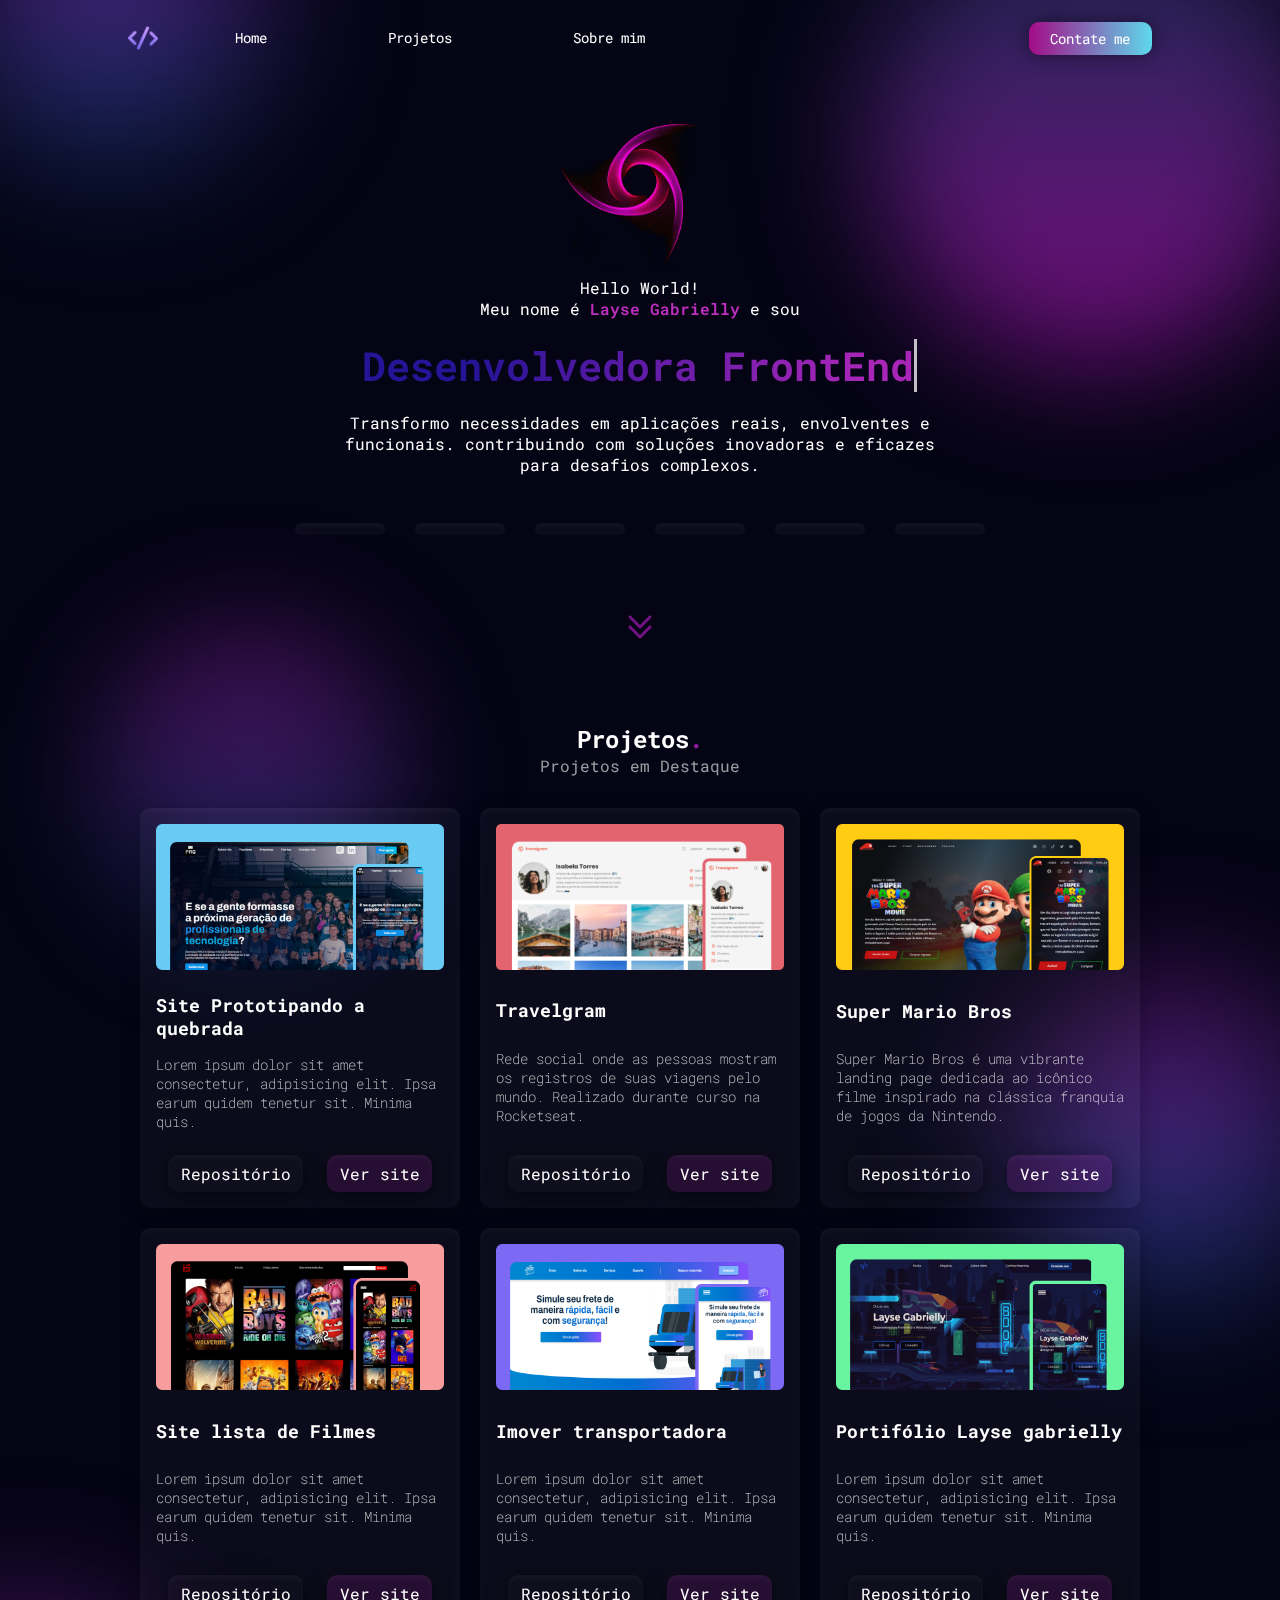
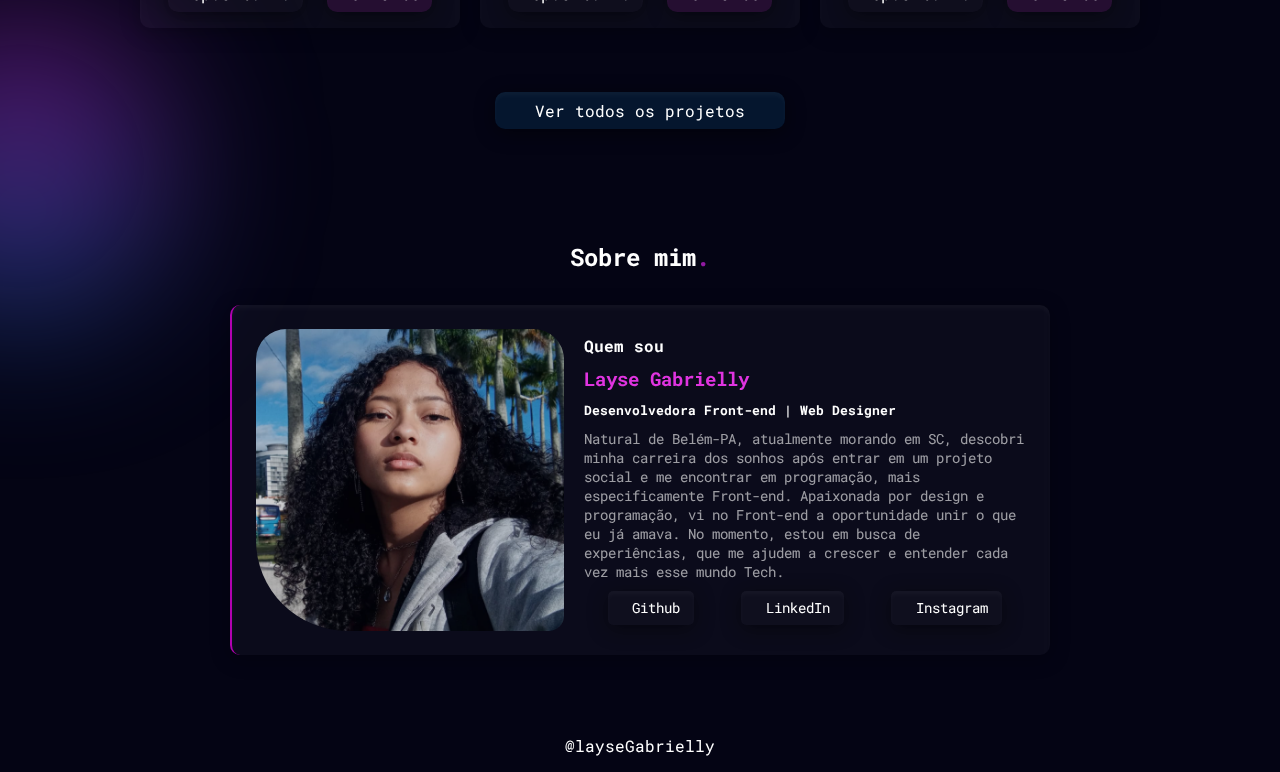
==== index.html @ 4196073f "pastas organizadas" ====
<!DOCTYPE html>
<html lang="pt-br">

<head>
    <meta charset="UTF-8">
    <meta name="viewport" content="width=device-width, initial-scale=1.0">
    <link rel="stylesheet" href="https://use.fontawesome.com/releases/v5.6.3/css/all.css"
        integrity="sha384-UHRtZLI+pbxtHCWp1t77Bi1L4ZtiqrqD80Kn4Z8NTSRyMA2Fd33n5dQ8lWUE00s/" crossorigin="anonymous">
    <link rel="stylesheet" href="global.css">
    <link rel="shortcut icon" href="assets/img/logo.png" type="image/x-icon">
    <title>Portifólio - Layse gabrielly</title>
</head>

<body>

    <!-- Gradientes do fundo-->
    <div class="gradient obj1"></div>
    <div class="gradient obj2"></div>
    <div class="gradient obj3"></div>
    <div class="gradient obj4"></div>
    <div class="gradient obj5"></div>


    <header class="display-flex">
        <img src="assets/img/logo.png" alt="">
        <nav class="display-flex">
            <a href="">Home</a>
            <a href="#projetos">Projetos</a>
            <a href="">Sobre mim</a>
        </nav>
        <a class="contate-me" href="#contato">Contate me</a>
    </header>

    <!-- Banner -->
    <section class="banner">
        <img class="icon" src="assets/img/gif-luz.gif" alt="">
        <div class="banner-descricao">
            <p>Hello World! <br> Meu nome é <span>Layse Gabrielly</span> e sou</p>
            <h1>Desenvolvedora FrontEnd</h1>
            <p>Transformo necessidades em aplicações reais, envolventes e funcionais. contribuindo com soluções
                inovadoras e eficazes para desafios complexos.
            </p>
        </div>
        <div class="habilidades">
            <ul>
                <li id="html">
                    <i class="fab fa-html5"></i>
                </li>
                <li id="css">
                    <i class="fab fa-css3-alt"></i>
                </li>
                <li id="js">
                    <i class="fab fa-js-square"></i>
                </li>
                <li id="git">
                    <i class="fab fa-git-square"></i>
                </li>
                <li id="sass">
                    <i class="fab fa-sass"></i>
                </li>
                <li id="figma">
                    <i class="fab fa-figma"></i>
                </li>
            </ul>
        </div>
        <a href="#projetos"><img class="seta" src="assets/img/arrow-botton.svg" alt=""></a>
    </section>

    <!-- 
    <section class="projetos" id="projetos">
        <h2>Projetos<span>.</span></h2>
        <p>Projetos em Destaque</p>
        <div class="projetos-container">
            <div class="projetos-item">
                <img class="projeto-capa" src="assets/img/Travelgram.png" alt="">
                <h3>Travelgram</h3>
                <div class="tech-usadas">
                    <li id="html">
                        <i class="fab fa-html5"></i>
                    </li>
                    <li id="html">
                        <i class="fab fa-css3-alt"></i>
                    </li>

                </div>

                <p>Rede social onde as pessoas mostram os registros de suas viagens pelo mundo.
                    Realizado durante curso na Rocketseat.
                </p>
                <div class="bnts-projeto-item">
                    <a href="">Repositório</a>
                    <a href="">Ver site</a>
                </div>
            </div>
            <div class="projetos-item">
                <img class="projeto-capa" src="assets/img/super-mario.png" alt="">
                <h3>Super Mario Bros </h3>
                <div class="tech-usadas">
                    <li id="html">
                        <i class="fab fa-html5"></i>
                    </li>
                    <li id="html">
                        <i class="fab fa-css3-alt"></i>
                    </li>

                </div>

                <p>Lorem ipsum dolor sit amet consectetur, adipisicing elit. Ipsa earum quidem tenetur sit. Minima quis.
                </p>
                <div class="bnts-projeto-item">
                    <a class="btn-repositorio" href="">Repositório</a>
                    <a class="btn-site" href="https://the-super-mario-bros-movie.vercel.app/" target="_blank">Ver site</a>
                </div>
            </div>
            <div class="projetos-item">
                <img class="projeto-capa" src="assets/img/prototipando.png" alt="">
                <h3>Site lista de animes</h3>
                <div class="tech-usadas">
                    <li id="html">
                        <i class="fab fa-html5"></i>
                    </li>
                    <li id="html">
                        <i class="fab fa-css3-alt"></i>
                    </li>

                </div>

                <p>Lorem ipsum dolor sit amet consectetur, adipisicing elit. Ipsa earum quidem tenetur sit. Minima quis.
                </p>
                <div class="bnts-projeto-item">
                    <a href="">Repositório</a>
                    <a href="https://site-paq-2-0.vercel.app/index.html" target="_blank">Ver site</a>
                </div>
            </div>
            <div class="projetos-item">
                <img class="projeto-capa" src="assets/img/prototipando.png" alt="">
                <h3>Site Prototipando a quebrada</h3>
                <div class="tech-usadas">
                    <li id="html">
                        <i class="fab fa-html5"></i>
                    </li>
                    <li id="html">
                        <i class="fab fa-css3-alt"></i>
                    </li>

                </div>

                <p>Lorem ipsum dolor sit amet consectetur, adipisicing elit. Ipsa earum quidem tenetur sit. Minima quis.
                </p>
                <div class="bnts-projeto-item">
                    <a href="">Repositório</a>
                    <a href="">Ver site</a>
                </div>
            </div>
            <div class="projetos-item">
                <img class="projeto-capa" src="assets/img/Travelgram.png" alt="">
                <h3> Prototipando a quebrada</h3>
                <div class="tech-usadas">
                    <li id="html">
                        <i class="fab fa-html5"></i>
                    </li>
                    <li id="html">
                        <i class="fab fa-css3-alt"></i>
                    </li>

                </div>

                <p>Lorem ipsum dolor sit amet consectetur, adipisicing elit. Ipsa earum quidem tenetur sit. Minima quis.
                </p>
                <div class="bnts-projeto-item">
                    <a href="">Repositório</a>
                    <a href="">Ver site</a>
                </div>
            </div>
            <div class="projetos-item">
                <img class="projeto-capa" src="assets/img/super-mario.png" alt="">
                <h3>Super Mario Bros </h3>
                <div class="tech-usadas">
                    <li id="html">
                        <i class="fab fa-html5"></i>
                    </li>
                    <li id="html">
                        <i class="fab fa-css3-alt"></i>
                    </li>

                </div>

                <p>Lorem ipsum dolor sit amet consectetur, adipisicing elit. Ipsa earum quidem tenetur sit. Minima quis.
                </p>
                <div class="bnts-projeto-item">
                    <a class="btn-repositorio" href="">Repositório</a>
                    <a class="btn-site" href="">Ver site</a>
                </div>
            </div>
        </div>
        <a class="bnt-projetos" href="">Ver todos os projetos</a>
    </section>-->

    <section class="projetos" id="projetos">
        <h2>Projetos<span>.</span></h2>
        <p>Projetos em Destaque</p>
        <div class="projetos-container">
          <!-- Os cards serão gerados aqui pelo JavaScript -->
        </div>
        <a class="bnt-projetos" href="assets/páginas/projetos.html">Ver todos os projetos</a>
      </section>

    <section class="sobre-mim" id="sobre-mim">
        <h2>Sobre mim<span>.</span></h2>
        <div class="sobre-container">
            <img src="assets/img/minha-foto.png" alt="">
            <div class="sobre-descricao">
                <h4>Quem sou</h4>
                <h3>Layse Gabrielly</h3>
                <h5>Desenvolvedora Front-end | Web Designer</h5>

                <p>Natural de Belém-PA, atualmente morando em SC, descobri minha carreira dos sonhos após entrar em um
                    projeto social e me encontrar em programação, mais especificamente Front-end. Apaixonada por design
                    e programação, vi no Front-end a oportunidade unir o que eu já amava. No momento, estou em busca de
                    experiências, que me ajudem a crescer e entender cada vez mais esse mundo Tech.</p>

                <div class="bnts-sobre">
                    <ul>
                        <li>
                            <a href=""><i class="fab fa-github"></i>Github</a>
                        </li>
                        <li>
                            <a href=""><i class="fab fa-linkedin"></i>LinkedIn</a>
                        </li>
                        <li>
                            <a href=""><i class="fab fa-instagram"></i>Instagram</a>
                        </li>
                    </ul>
                </div>
            </div>
        </div>
    </section>


    <footer>
        <div>
            <p>@layseGabrielly</p>
        </div>

    </footer>

    <script src="main.js"></script>
    

</body>

</html>
---- global.css ----
@import url('https://fonts.googleapis.com/css2?family=Poppins:ital,wght@0,100;0,200;0,300;0,400;0,500;0,600;0,700;0,800;0,900;1,100;1,200;1,300;1,400;1,500;1,600;1,700;1,800;1,900&family=Roboto+Mono:ital,wght@0,100..700;1,100..700&display=swap');

@import url('styles/header.css');
@import url('styles/banner.css');
@import url('styles/projetos.css');
@import url('styles/sobre-mim.css');


@import url('styles/components/background-gradient.css');

* {
    margin: 0;
    padding: 0;
    box-sizing: border-box;
}

:root {
    --lg-cor-destaque: rgb(144, 25, 160);
    --lg-background-color: #040414;
    --lg-text-color: rgb(255, 255, 255);
}

html {
    scroll-behavior: smooth;
}

body {
    overflow-x: hidden;
    width: 100%;
    padding: 0 10%;
    max-width: 1320px;
    font-family: "Roboto Mono", monospace;
    background-color: var(--lg-background-color);
    color: var(--lg-text-color);

    /* Scrollbar personalizada */
    &::-webkit-scrollbar {
        width: 10px;
    }

    &::-webkit-scrollbar-track {
        background: var(--lg-background-color);
    }

    &::-webkit-scrollbar-thumb {
        background-color: var(--lg-cor-destaque);
        border-radius: 5px;
    }


    a {
        text-decoration: none;
        color: var(--lg-text-color);
    }

   footer {
    display: flex;
    align-items: center;
    justify-content: center;
    
    div {
        display: flex;
        align-items: center;
        justify-content: center;
        border-radius: 100% ;
        padding: 1em;
        width: 70%;

    }
   }

}


@media (max-width:700px) {
   body {
    padding: 0 2em;
   }
}

/*Utilitys*/
.display-flex {
    display: flex;
}

.flex-collumn {
    flex-direction: column;
}


/*animação float*/
@keyframes float {
    0% {
        transform: translatey(0px);
    }
    50% {
        transform: translatey(-20px);
    }
    100% {
        transform: translatey(0px);
    }
}
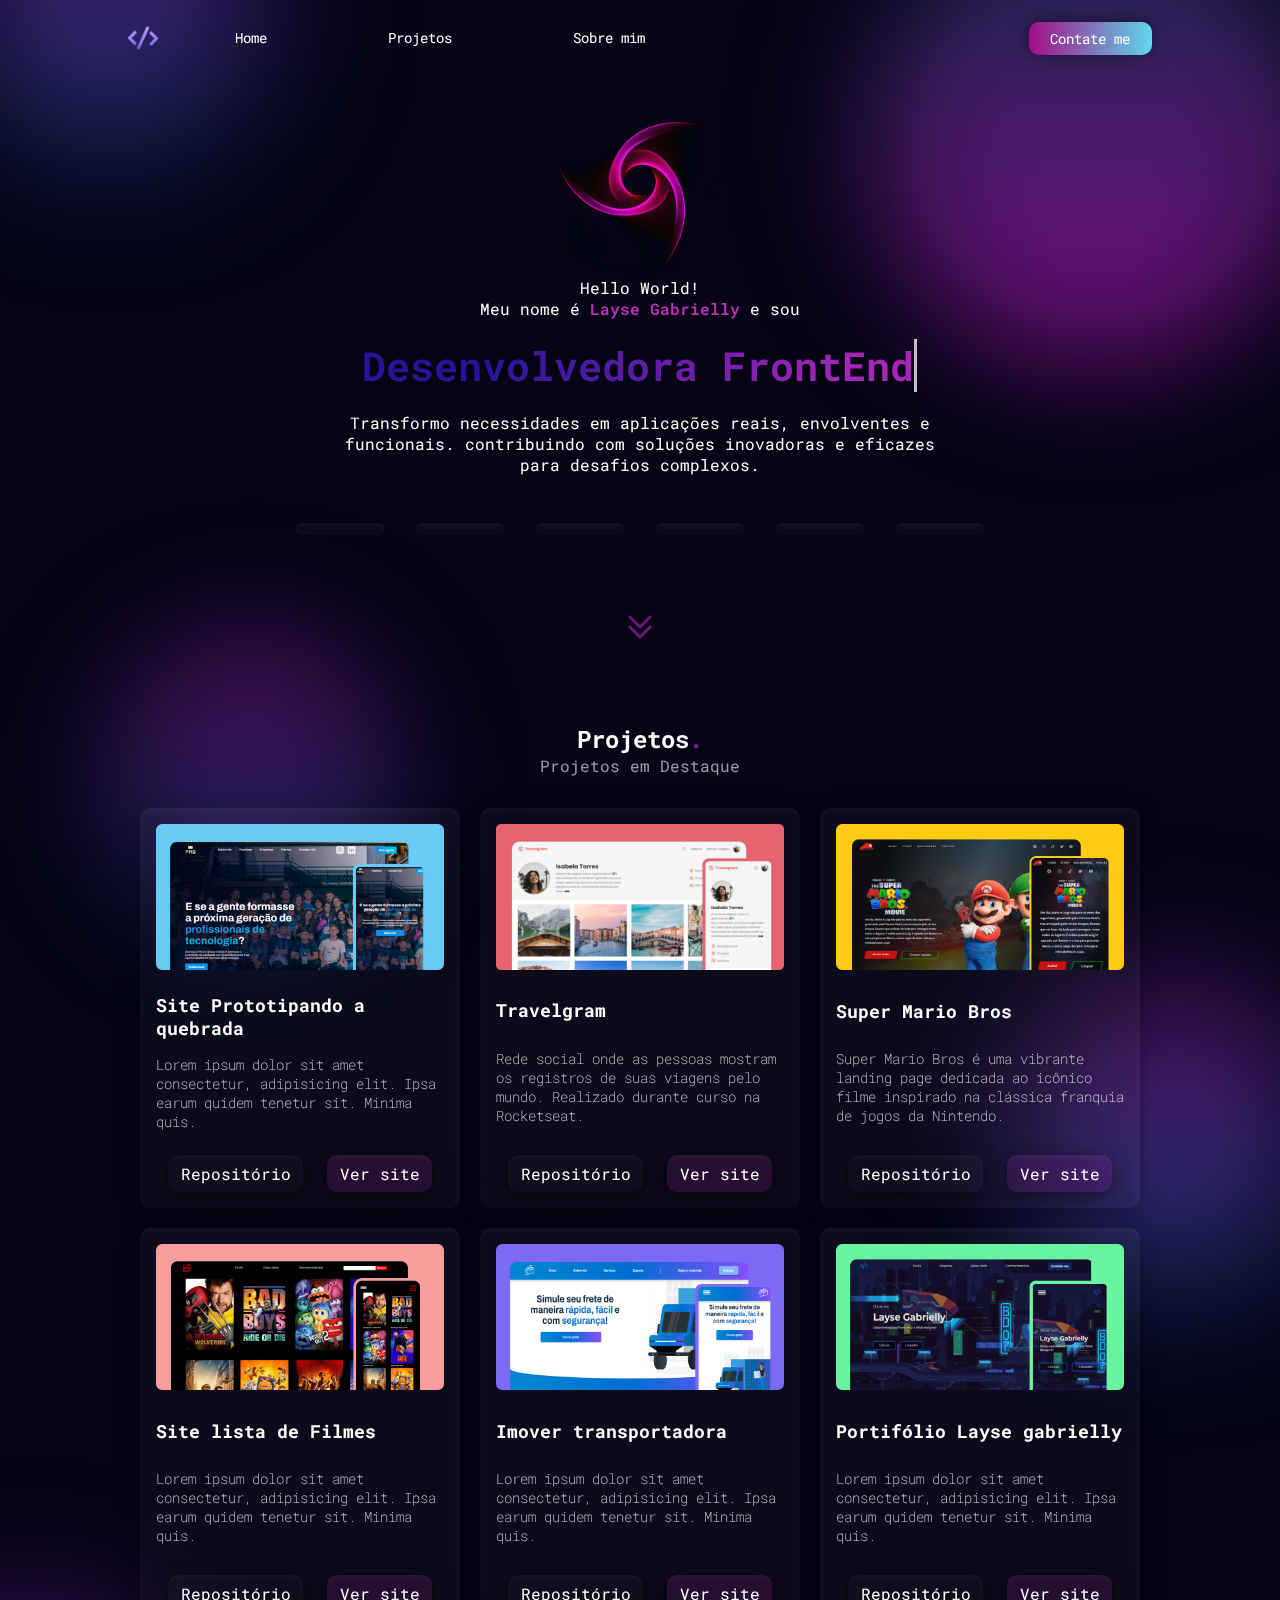
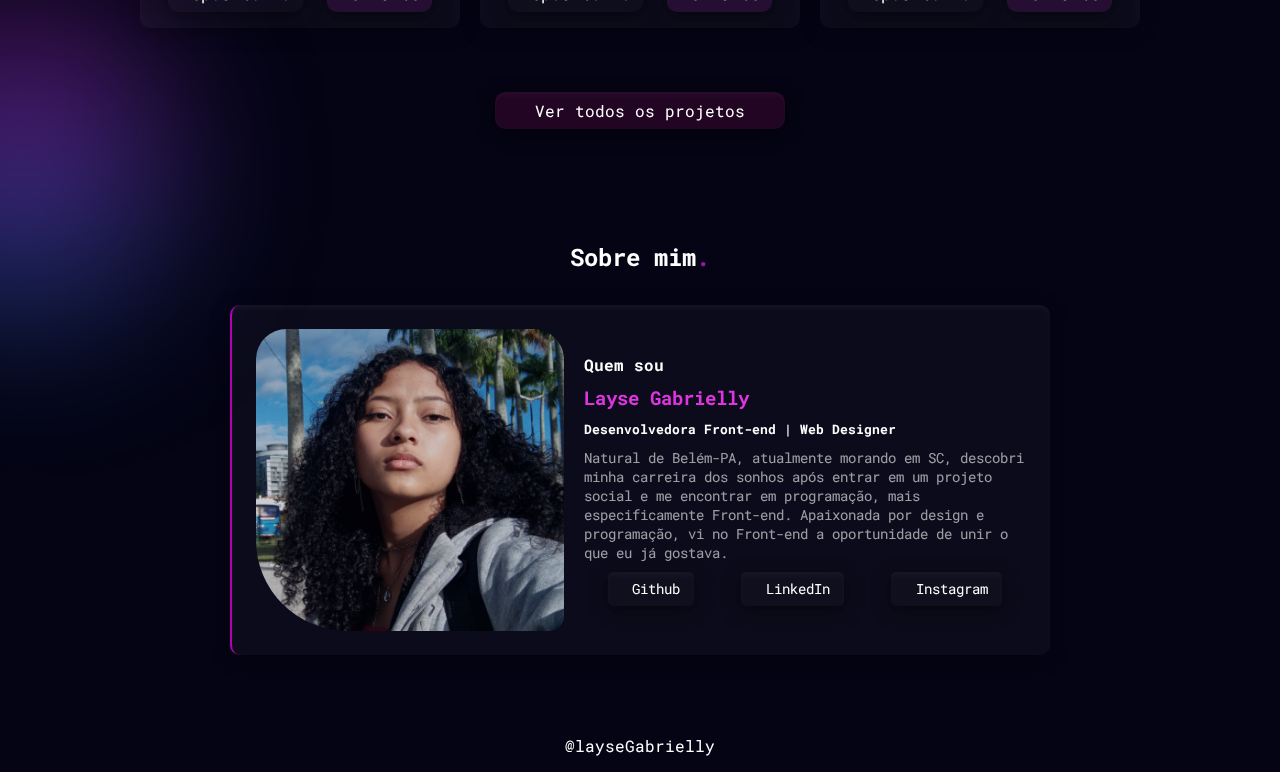
==== commit 8a572208: "gradient mobile" ====
--- a/index.html
+++ b/index.html
@@ -216,8 +216,7 @@
 
                 <p>Natural de Belém-PA, atualmente morando em SC, descobri minha carreira dos sonhos após entrar em um
                     projeto social e me encontrar em programação, mais especificamente Front-end. Apaixonada por design
-                    e programação, vi no Front-end a oportunidade unir o que eu já amava. No momento, estou em busca de
-                    experiências, que me ajudem a crescer e entender cada vez mais esse mundo Tech.</p>
+                    e programação, vi no Front-end a oportunidade de unir o que eu já gostava.</p>
 
                 <div class="bnts-sobre">
                     <ul>
--- a/global.css
+++ b/global.css
@@ -74,6 +74,7 @@
 
 @media (max-width:700px) {
    body {
+    overflow-x: hidden;
     padding: 0 2em;
    }
 }
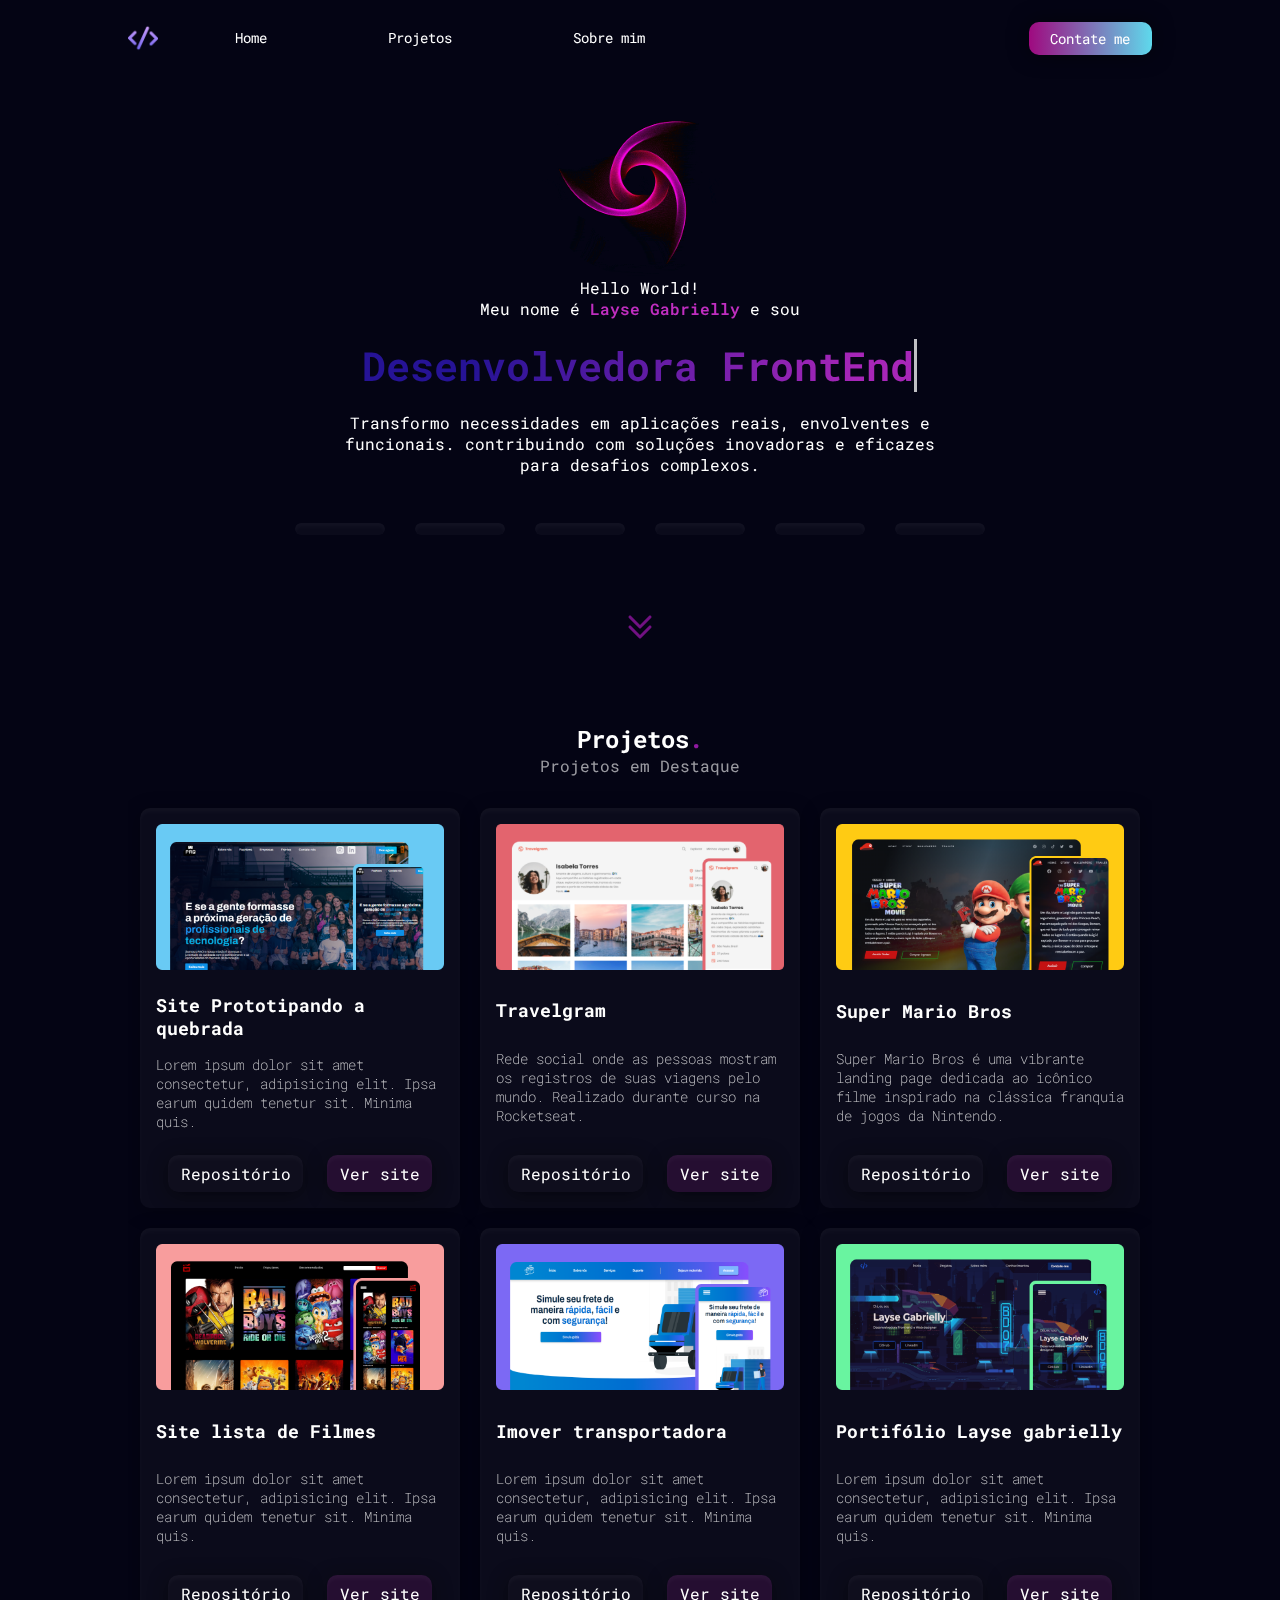
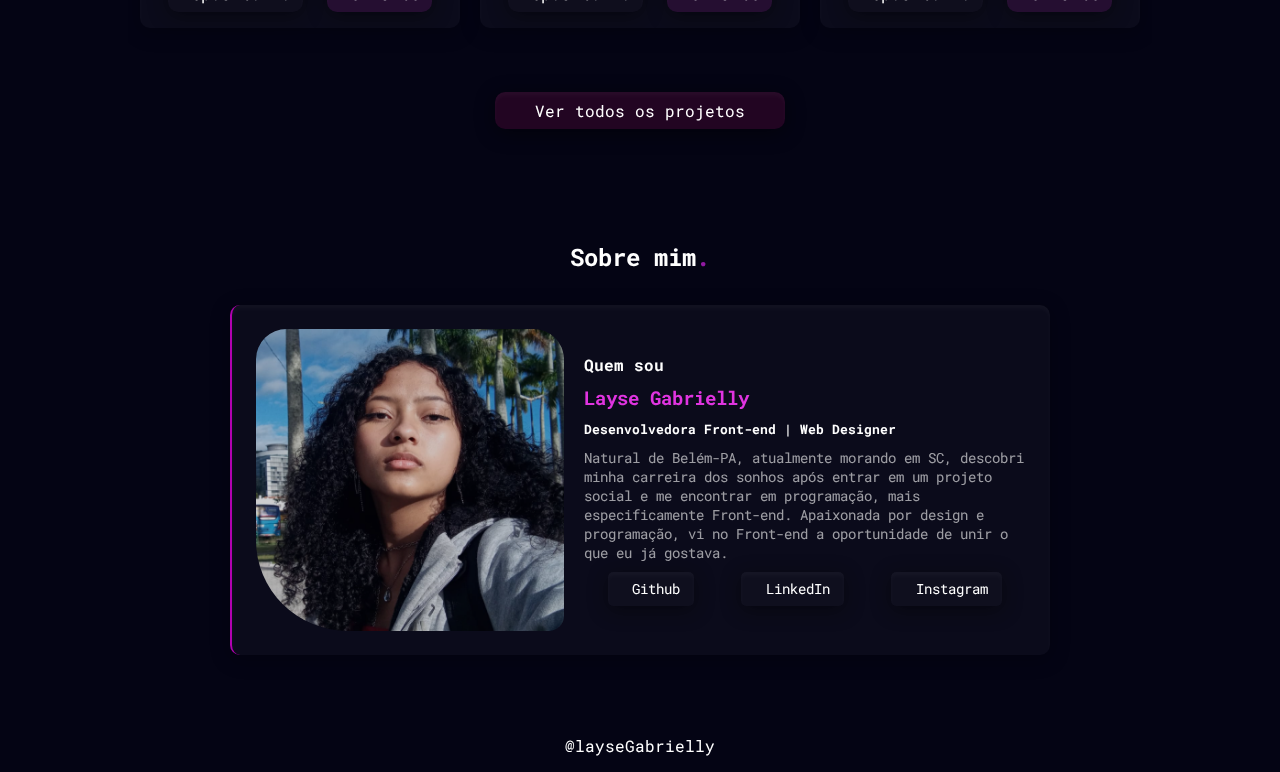
==== commit fa7d312a: "teste gradient class mobile" ====
--- a/index.html
+++ b/index.html
@@ -13,12 +13,21 @@
 
 <body>
 
-    <!-- Gradientes do fundo-->
+    <!-- Gradientes do fundo
     <div class="gradient obj1"></div>
     <div class="gradient obj2"></div>
     <div class="gradient obj3"></div>
     <div class="gradient obj4"></div>
-    <div class="gradient obj5"></div>
+    <div class="gradient obj5"></div>-->
+
+    <div class="mobile">
+        <div class="gradient obj1"></div>
+        <div class="gradient obj2"></div>
+        <div class="gradient obj3"></div>
+        <div class="gradient obj4"></div>
+        <div class="gradient obj5"></div>
+    
+    </div>
 
 
     <header class="display-flex">
--- a/global.css
+++ b/global.css
@@ -53,6 +53,10 @@
         color: var(--lg-text-color);
     }
 
+    section {
+        overflow: hidden;
+    }
+
    footer {
     display: flex;
     align-items: center;
@@ -74,6 +78,7 @@
 
 @media (max-width:700px) {
    body {
+    width: 100vw;
     overflow-x: hidden;
     padding: 0 2em;
    }
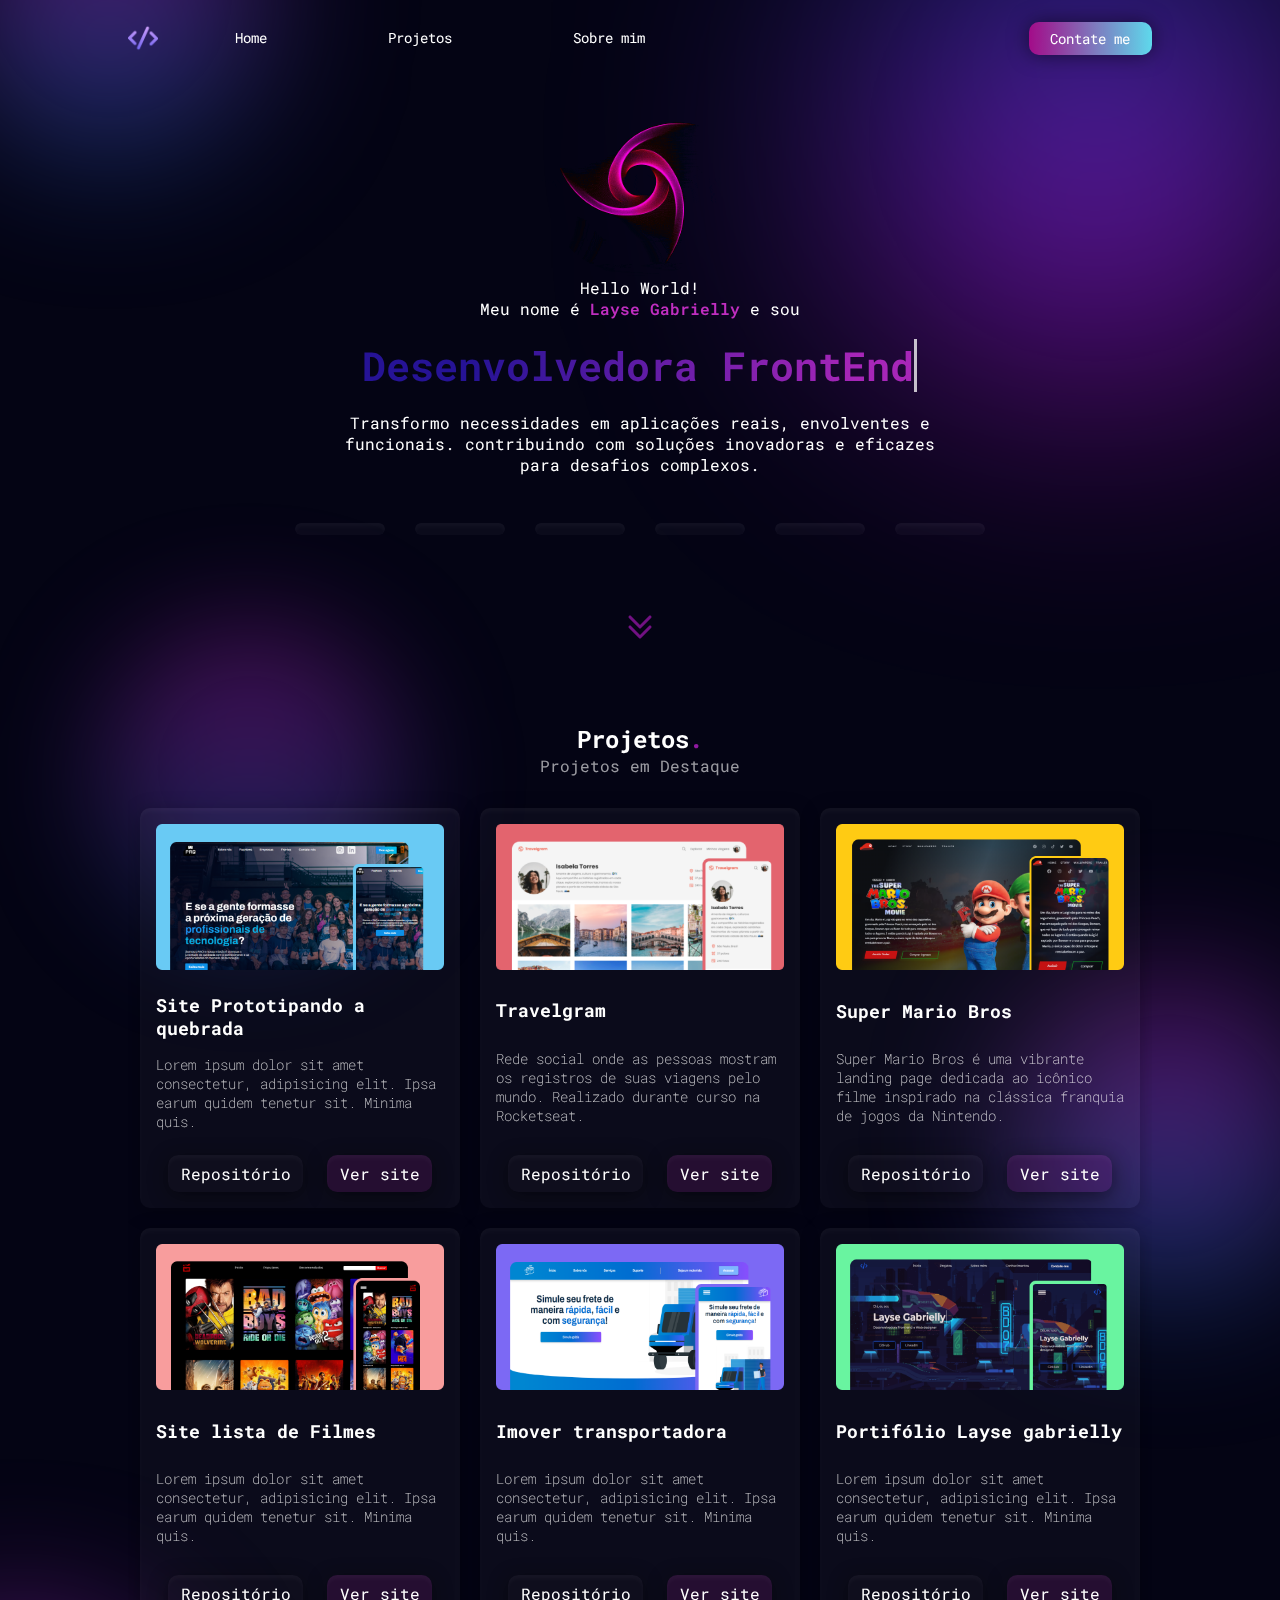
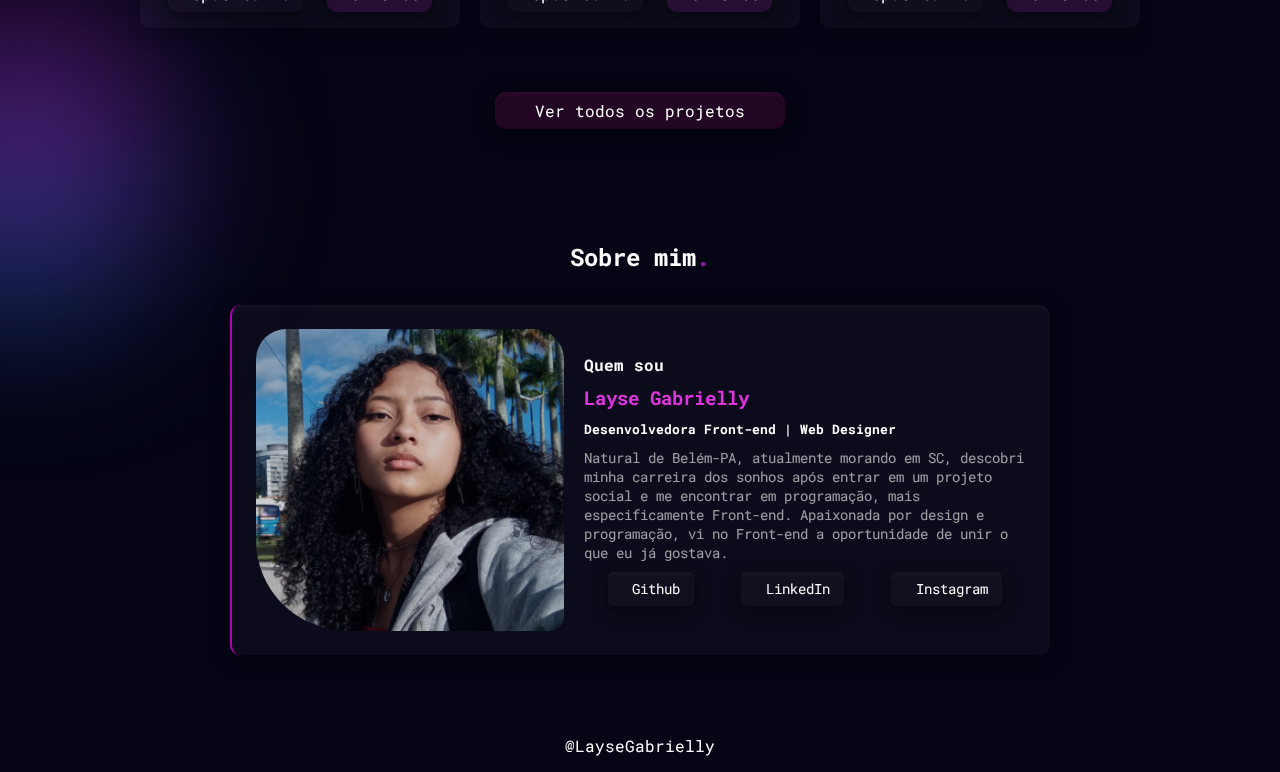
==== commit e4f30021: "teste" ====
--- a/index.html
+++ b/index.html
@@ -13,21 +13,12 @@
 
 <body>
 
-    <!-- Gradientes do fundo
+    <!-- Gradientes do fundo-->
     <div class="gradient obj1"></div>
     <div class="gradient obj2"></div>
     <div class="gradient obj3"></div>
     <div class="gradient obj4"></div>
-    <div class="gradient obj5"></div>-->
-
-    <div class="mobile">
-        <div class="gradient obj1"></div>
-        <div class="gradient obj2"></div>
-        <div class="gradient obj3"></div>
-        <div class="gradient obj4"></div>
-        <div class="gradient obj5"></div>
-    
-    </div>
+    <div class="gradient obj5"></div>
 
 
     <header class="display-flex">
@@ -247,7 +238,7 @@
 
     <footer>
         <div>
-            <p>@layseGabrielly</p>
+            <p>@LayseGabrielly</p>
         </div>
 
     </footer>
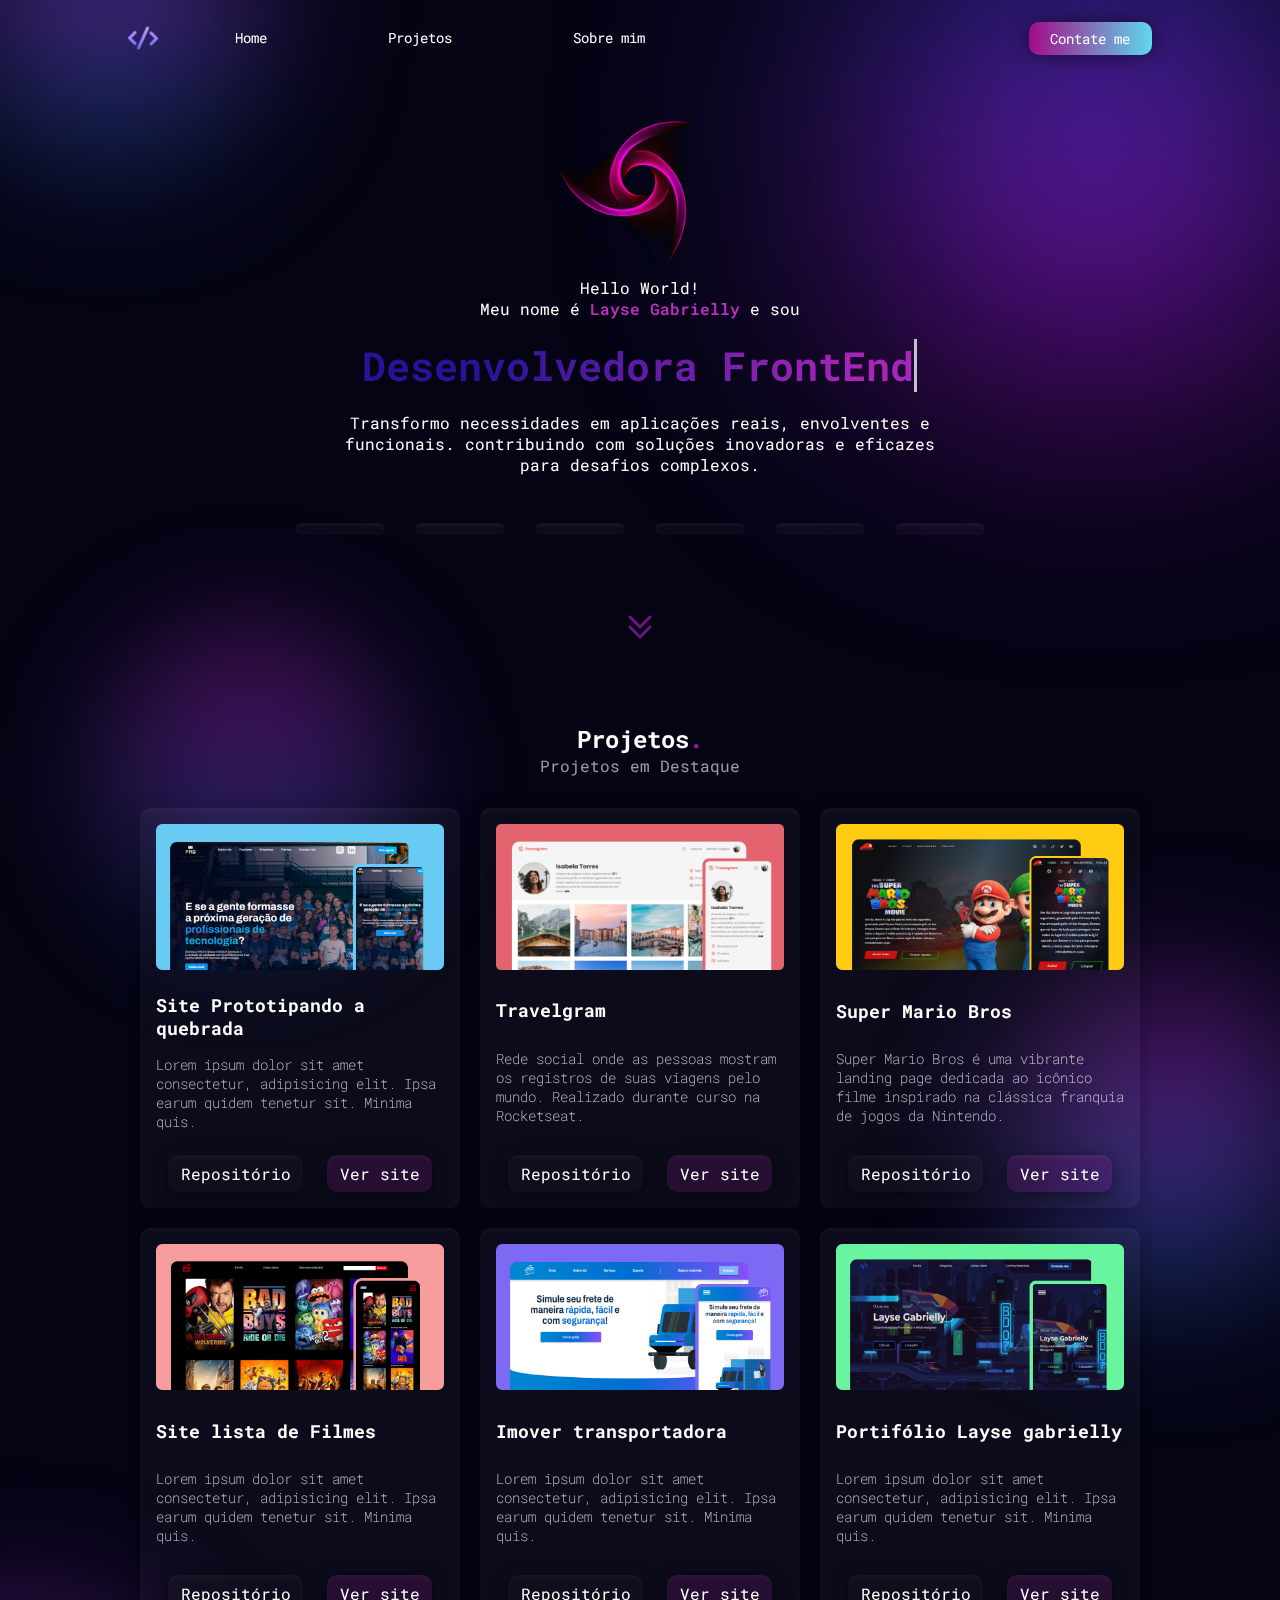
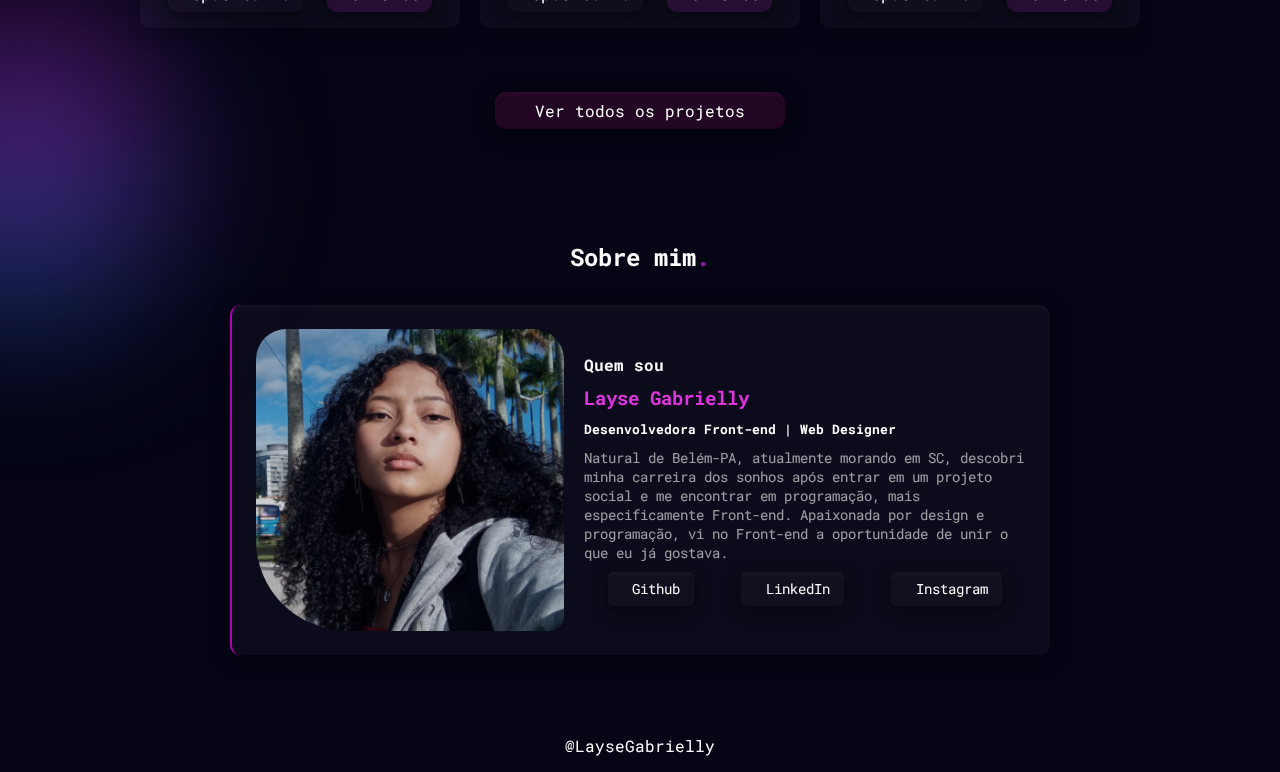
==== commit e66f180d: "acessibilidade header" ====
--- a/index.html
+++ b/index.html
@@ -24,7 +24,7 @@
     <header class="display-flex">
         <img src="assets/img/logo.png" alt="">
         <nav class="display-flex">
-            <a href="">Home</a>
+            <a aria-label="início" href="">Home</a>
             <a href="#projetos">Projetos</a>
             <a href="">Sobre mim</a>
         </nav>
@@ -63,7 +63,7 @@
                 </li>
             </ul>
         </div>
-        <a href="#projetos"><img class="seta" src="assets/img/arrow-botton.svg" alt=""></a>
+        <a aria-label="Hello word! Meu nome é Layse Gabrielly e sou Desenvolvedora front end, veja a seção projetos" href="#projetos"><img class="seta" src="assets/img/arrow-botton.svg" alt=""></a>
     </section>
 
     <!-- 
@@ -196,7 +196,7 @@
         <a class="bnt-projetos" href="">Ver todos os projetos</a>
     </section>-->
 
-    <section class="projetos" id="projetos">
+    <section aria-labelledby="projects" class="projetos" id="projetos">
         <h2>Projetos<span>.</span></h2>
         <p>Projetos em Destaque</p>
         <div class="projetos-container">
--- a/global.css
+++ b/global.css
@@ -84,6 +84,13 @@
    }
 }
 
+@media (max-width:500px) {
+    body {
+     width: 100vw;
+     overflow-x: hidden;
+     padding: 0 1em;
+    }
+ }
 /*Utilitys*/
 .display-flex {
     display: flex;
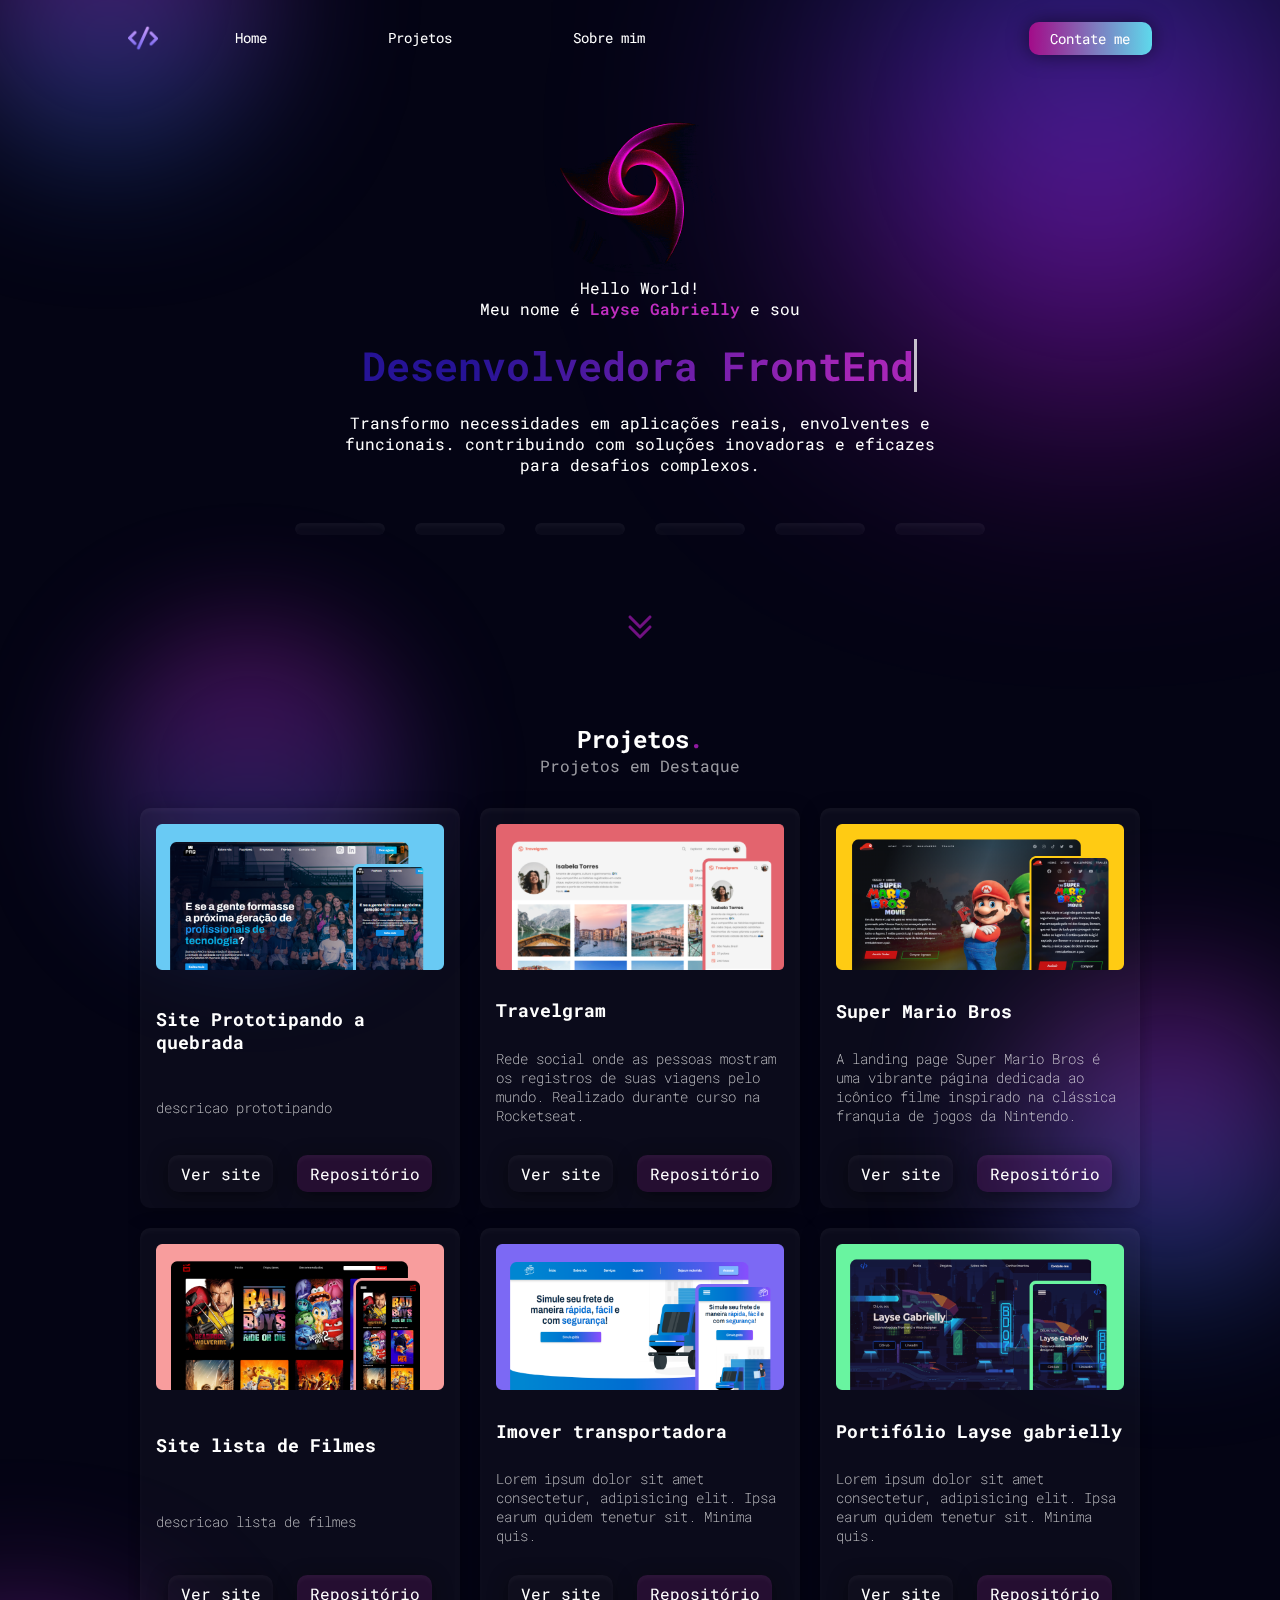
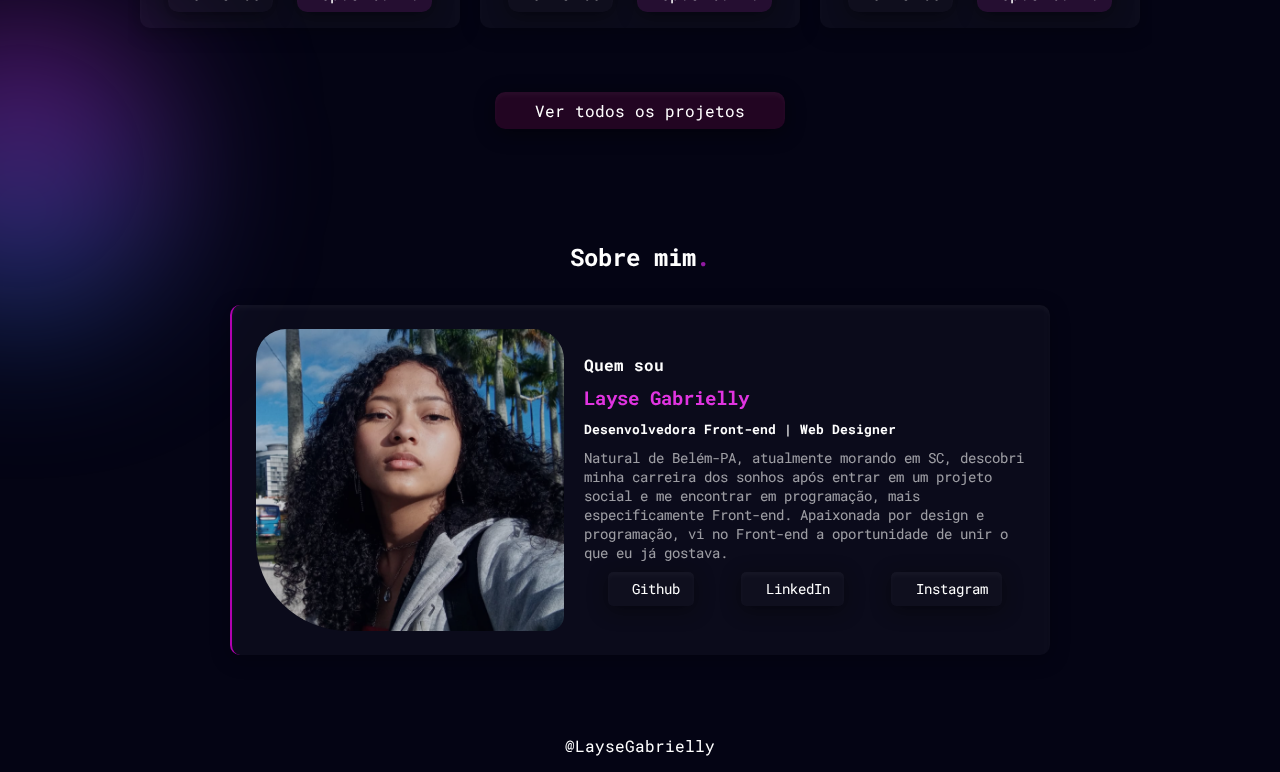
==== commit 336d845e: "projetos acessibilidade" ====
--- a/index.html
+++ b/index.html
@@ -196,7 +196,7 @@
         <a class="bnt-projetos" href="">Ver todos os projetos</a>
     </section>-->
 
-    <section aria-labelledby="projects" class="projetos" id="projetos">
+    <section  class="projetos" id="projetos">
         <h2>Projetos<span>.</span></h2>
         <p>Projetos em Destaque</p>
         <div class="projetos-container">
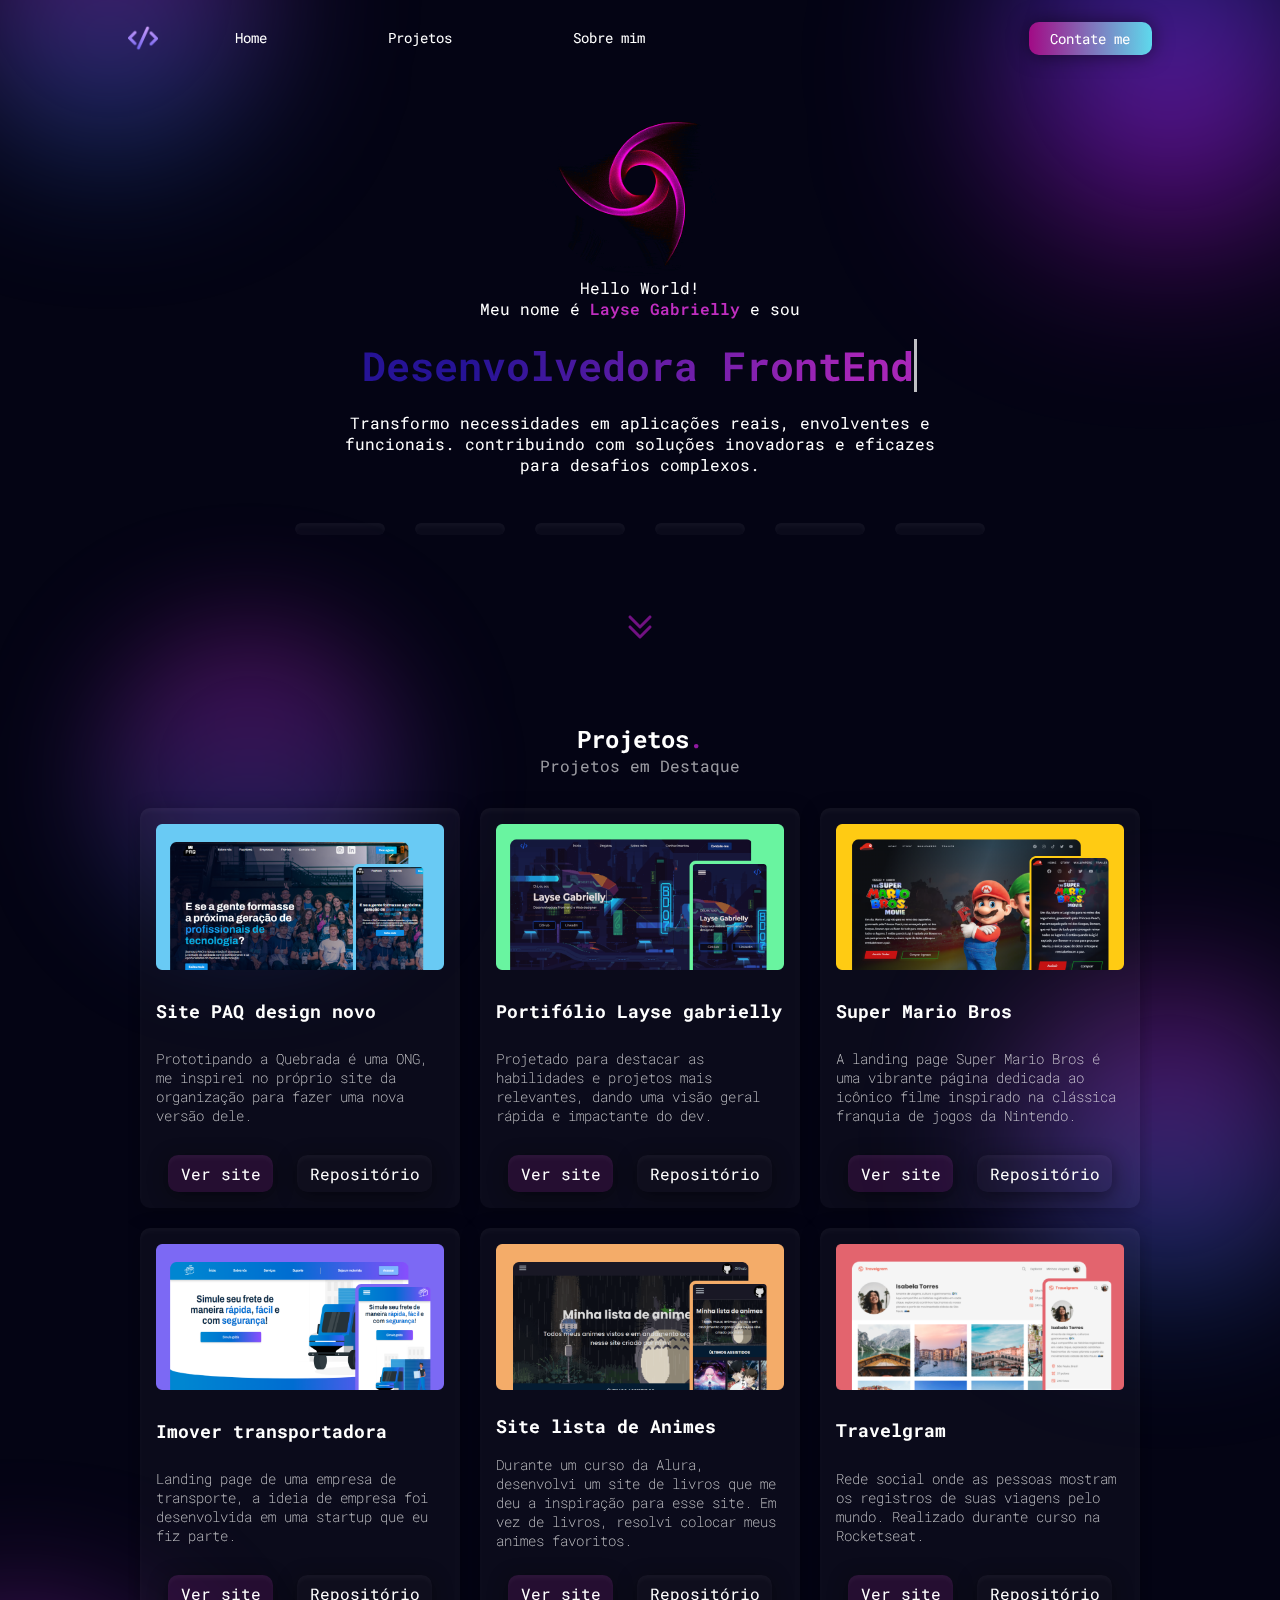
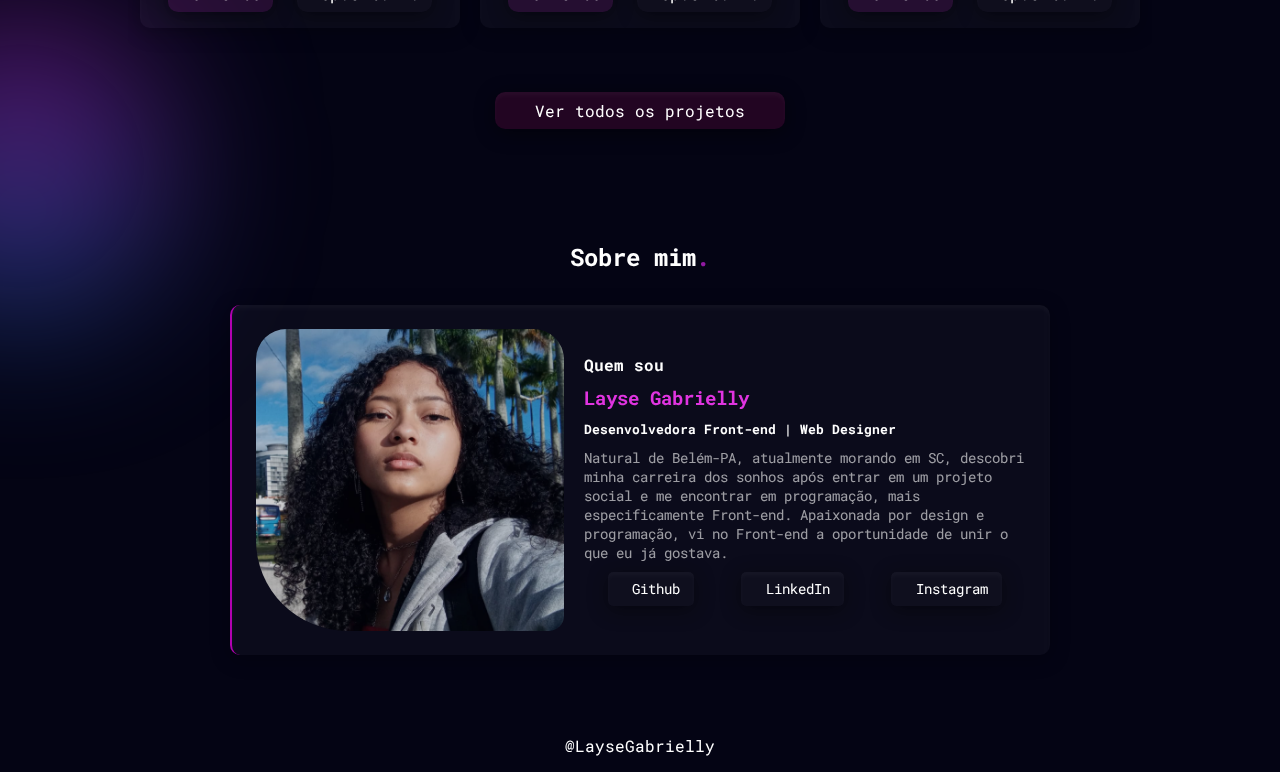
==== commit dce4c27b: "Arrumando os links dos projetos" ====
--- a/index.html
+++ b/index.html
@@ -205,11 +205,11 @@
         <a class="bnt-projetos" href="assets/páginas/projetos.html">Ver todos os projetos</a>
       </section>
 
-    <section class="sobre-mim" id="sobre-mim">
-        <h2>Sobre mim<span>.</span></h2>
+    <section tabindex="0" role="region" aria-labelledby="about-title-0" aria-describedby="about-desc-0 " class="sobre-mim" id="sobre-mim">
+        <h2 id="about-title-0" >Sobre mim<span>.</span></h2>
         <div class="sobre-container">
-            <img src="assets/img/minha-foto.png" alt="">
-            <div class="sobre-descricao">
+            <img src="assets/img/minha-foto.png" alt="Foto layse gabrielly, uma mulher parda de olhos e cabelos escuros">
+            <div id="about-desc-0" class="sobre-descricao">
                 <h4>Quem sou</h4>
                 <h3>Layse Gabrielly</h3>
                 <h5>Desenvolvedora Front-end | Web Designer</h5>
@@ -220,11 +220,11 @@
 
                 <div class="bnts-sobre">
                     <ul>
-                        <li>
-                            <a href=""><i class="fab fa-github"></i>Github</a>
+                        <li >
+                            <a aria-label="Visite meu Git Hub"   href=""><i class="fab fa-github"></i>Github</a>
                         </li>
                         <li>
-                            <a href=""><i class="fab fa-linkedin"></i>LinkedIn</a>
+                            <a aria-label="Linkedin" href=""><i class="fab fa-linkedin"></i>LinkedIn</a>
                         </li>
                         <li>
                             <a href=""><i class="fab fa-instagram"></i>Instagram</a>
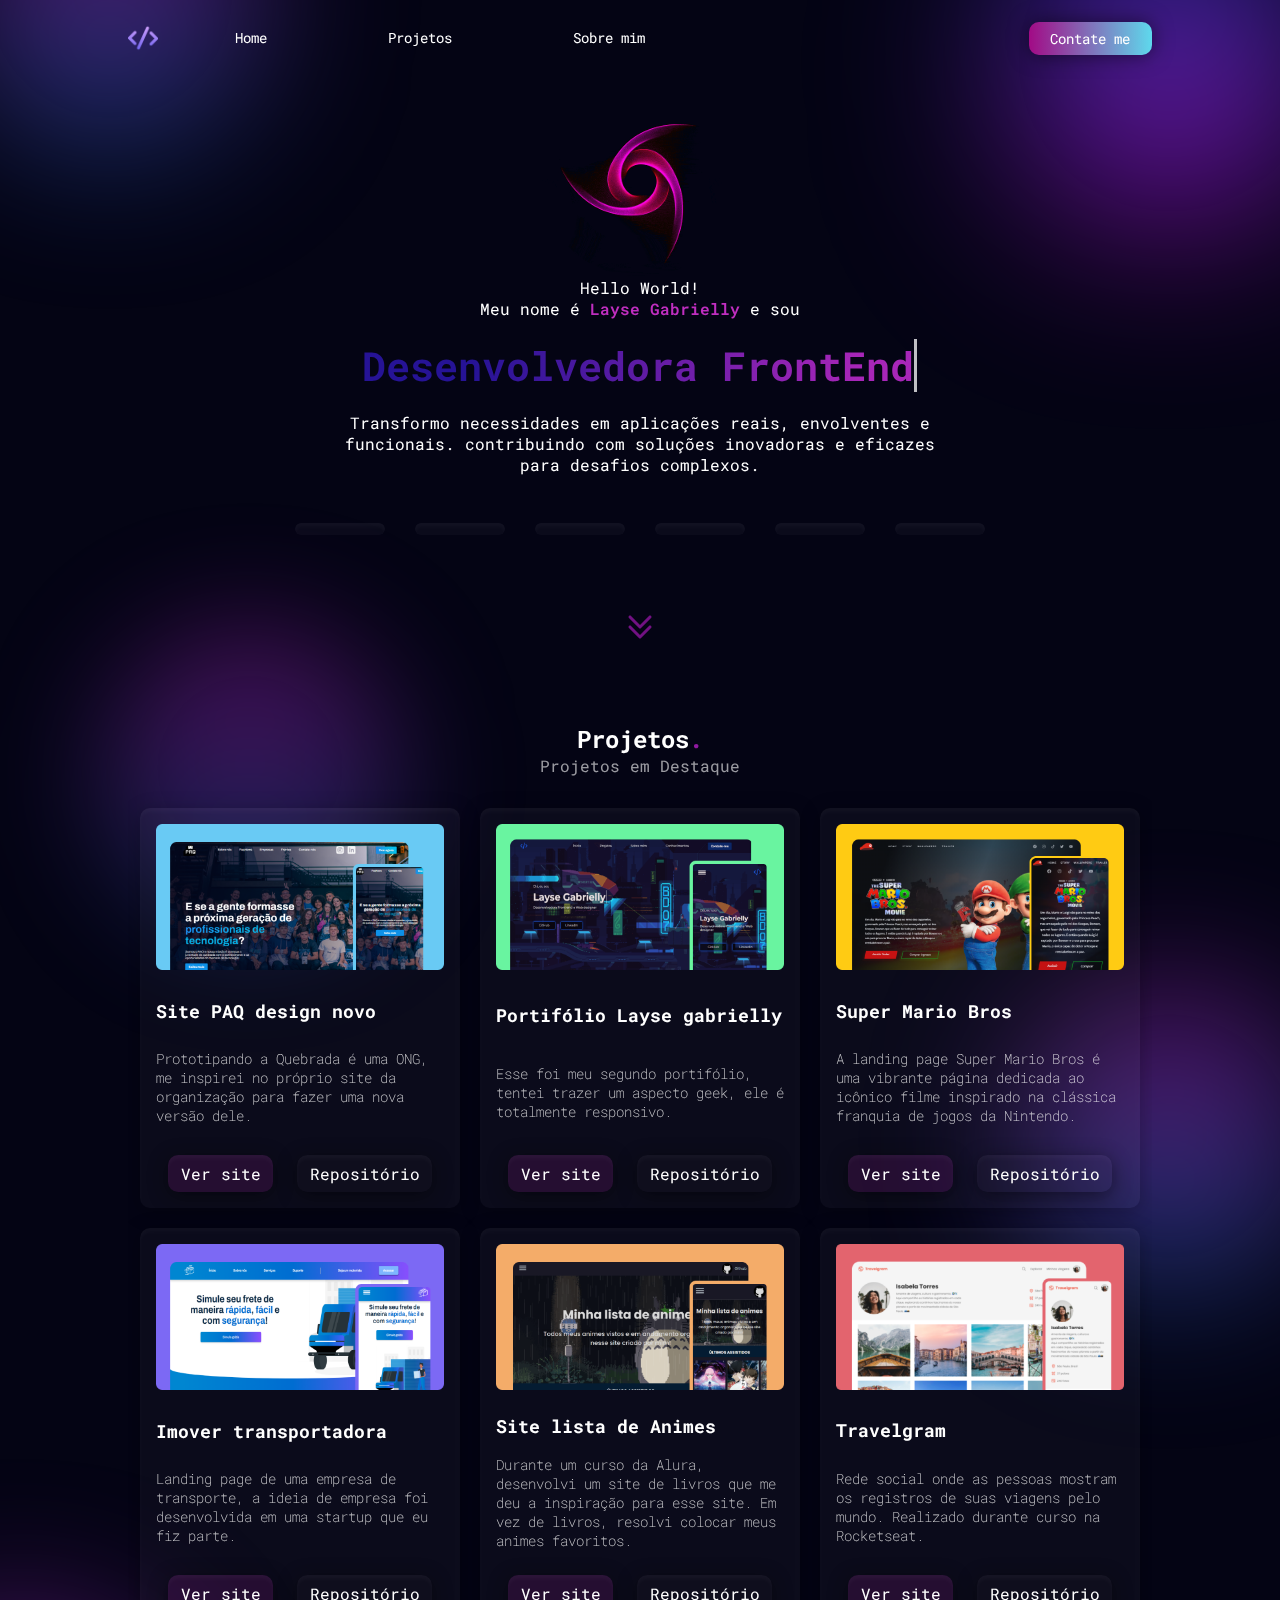
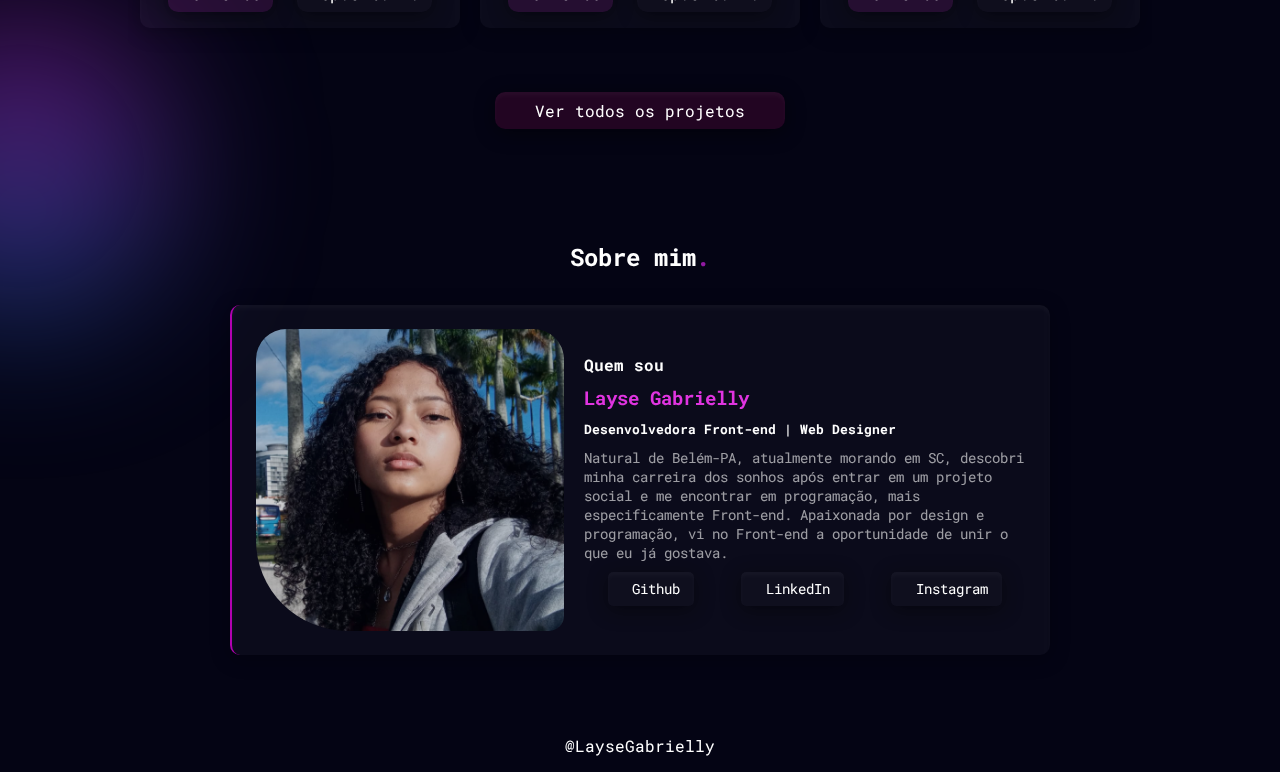
==== commit 1ca573a6: "arrumando link de vercel e repositório" ====
--- a/index.html
+++ b/index.html
@@ -26,9 +26,9 @@
         <nav class="display-flex">
             <a aria-label="início" href="">Home</a>
             <a href="#projetos">Projetos</a>
-            <a href="">Sobre mim</a>
+            <a href="#sobre-mim">Sobre mim</a>
         </nav>
-        <a class="contate-me" href="#contato">Contate me</a>
+        <a class="contate-me" href="#sobre-mim">Contate me</a>
     </header>
 
     <!-- Banner -->
--- a/global.css
+++ b/global.css
@@ -78,7 +78,6 @@
 
 @media (max-width:700px) {
    body {
-    width: 100vw;
     overflow-x: hidden;
     padding: 0 2em;
    }
